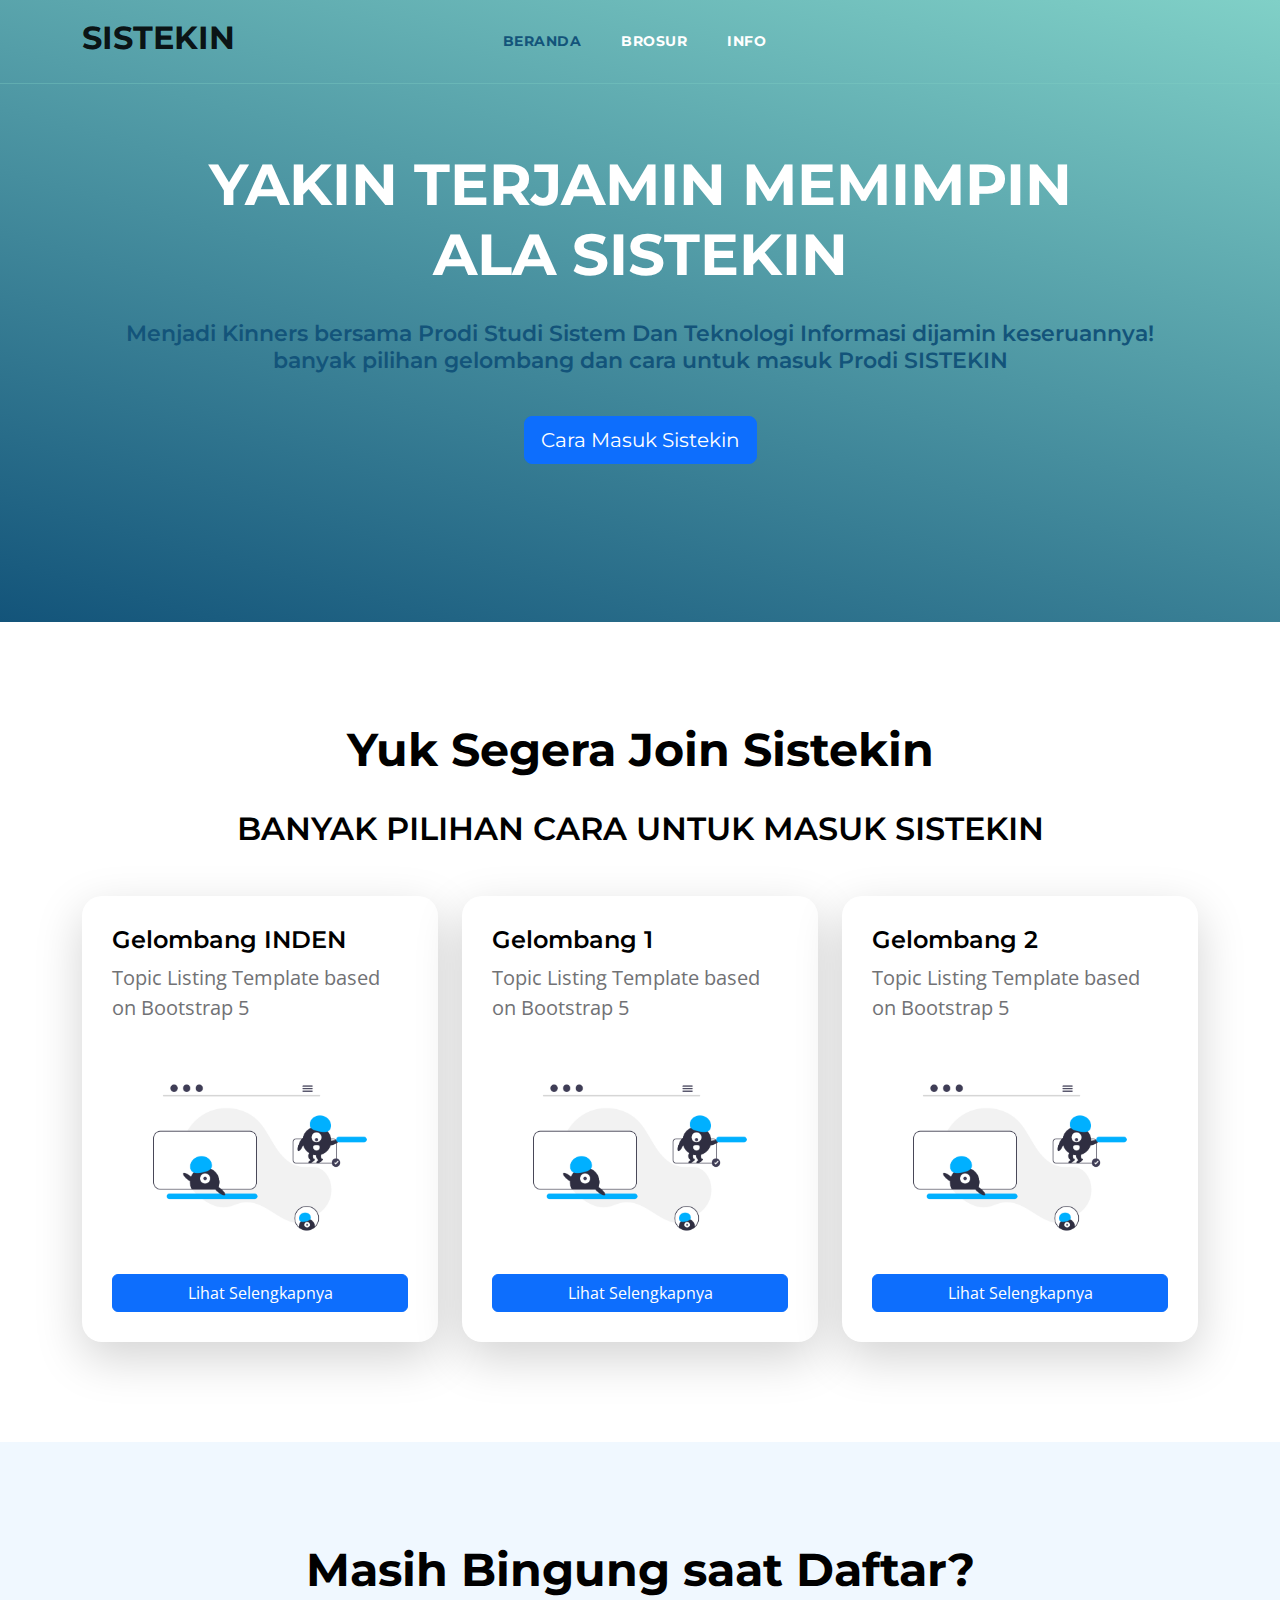
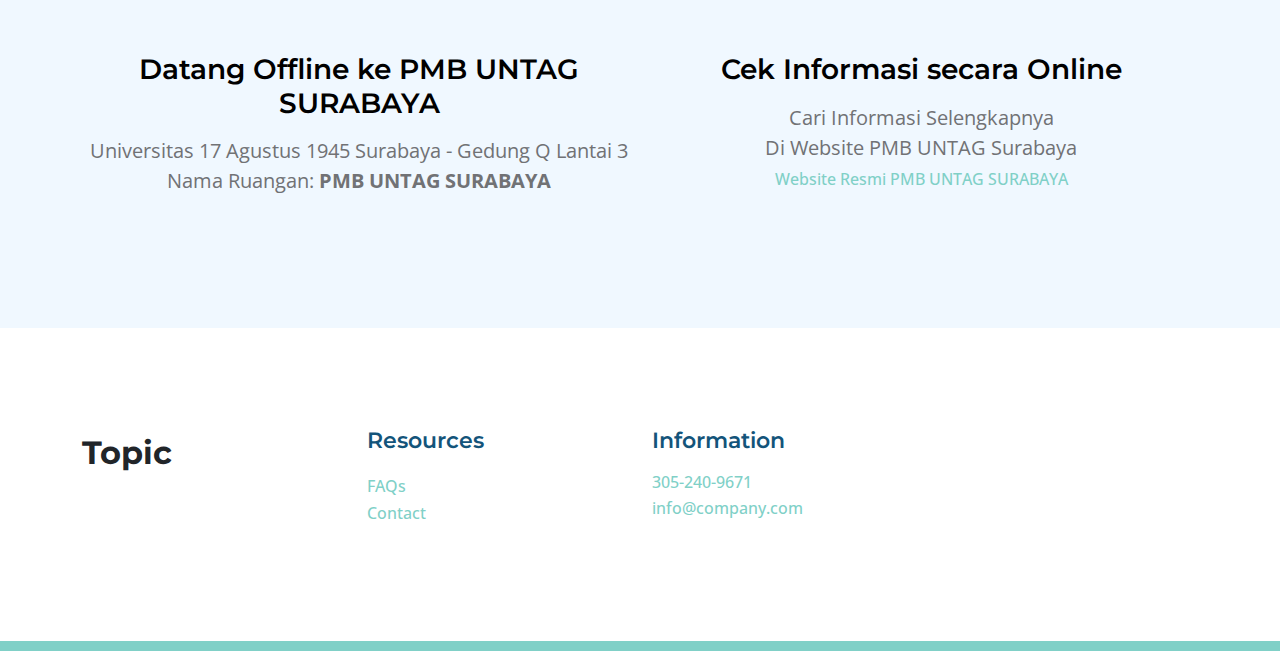
==== index.html @ 1fa44322 "update folder" ====
<!doctype html>
<html lang="en">

<head>
    <meta charset="utf-8">
    <meta name="viewport" content="width=device-width, initial-scale=1">
    <meta name="description" content="">
    <meta name="author" content="">

    <title>Promosi Sistekin</title>

    <!-- CSS FILES -->
    <link rel="preconnect" href="https://fonts.googleapis.com">
    <link rel="preconnect" href="https://fonts.gstatic.com" crossorigin>
    <link href="https://fonts.googleapis.com/css2?family=Montserrat:wght@500;600;700&family=Open+Sans&display=swap"
        rel="stylesheet">
    <link href="css/bootstrap.min.css" rel="stylesheet">
    <link href="css/bootstrap-icons.css" rel="stylesheet">
    <link href="css/templatemo-topic-listing.css" rel="stylesheet">
</head>

<body id="top">

    <main>

        <nav class="navbar navbar-expand-lg">
            <div class="container">
                <a class="navbar-brand mb-2" href="index.html">
                    <span>SISTEKIN</span>
                </a>

                <div class="d-lg-none ms-auto me-4">
                    <a href="#top" class="navbar-icon bi-person smoothscroll"></a>
                </div>

                <button class="navbar-toggler" type="button" data-bs-toggle="collapse" data-bs-target="#navbarNav"
                    aria-controls="navbarNav" aria-expanded="false" aria-label="Toggle navigation">
                    <span class="navbar-toggler-icon"></span>
                </button>

                <div class="collapse navbar-collapse d-flex justify-content-center" id="navbarNav">
                    <ul class="navbar-nav" style="margin-left: -180px;">
                        <li class="nav-item">
                            <a class="nav-link click-scroll smoothscroll fw-bold" href="index.html">Beranda</a>
                        </li>
                        <li class="nav-item">
                            <a class="nav-link click-scroll smoothscroll fw-bold" href="#brosur">Brosur</a>
                        </li>
                        <li class="nav-item">
                            <a class="nav-link click-scroll smoothscroll fw-bold" href="#info">Info</a>
                        </li>
                    </ul>
                </div>

            </div>
        </nav>


        <section class="hero-section d-flex justify-content-center align-items-center" id="home">
            <div class="container">
                <div class="row">

                    <div class="col-lg-12 col-12 mx-auto">
                        <h1 class="text-white text-center"> YAKIN TERJAMIN MEMIMPIN <br>
                            ALA SISTEKIN</h1>
                        <br>
                        <h6 class="text-center">Menjadi Kinners bersama Prodi Studi Sistem Dan Teknologi Informasi
                            dijamin keseruannya! <br>
                            banyak pilihan gelombang dan cara untuk masuk Prodi SISTEKIN<br><br>
                            <a href="#brosur" class="btn btn-primary mt-3 btn-lg">Cara Masuk Sistekin</a>
                        </h6>

                    </div>

                </div>
            </div>
        </section>


        <section class="explore-section section-padding" id="brosur">
            <div class="container">

                <div class="col-12 text-center">
                    <h2>Yuk Segera Join Sistekin</h2> <br>
                    <h3 class="mb-5">BANYAK PILIHAN CARA UNTUK MASUK SISTEKIN</h3>
                </div>

            </div>
            </div>

            <div class="container">
                <div class="row">

                    <div class="col-12">
                        <div class="tab-content" id="myTabContent">
                            <div class="tab-pane fade show active" id="design-tab-pane" role="tabpanel"
                                aria-labelledby="design-tab" tabindex="0">
                                <div class="row">
                                    <div class="col-lg-4 col-md-6 col-12 mb-4 mb-lg-0">
                                        <div class="custom-block bg-white shadow-lg">
                                            <a href="topics-detail.html">
                                                <div class="d-flex">
                                                    <div>
                                                        <h5 class="mb-2">Gelombang INDEN</h5>
                                                        <p class="mb-0">Topic Listing Template based on Bootstrap 5</p>
                                                    </div>
                                                </div>
                                                <img src="images/topics/undraw_Remote_design_team_re_urdx.png"
                                                    class="custom-block-image img-fluid" alt="">
                                            </a>
                                            <a href="topics-detail.html" class="btn btn-primary mt-3">Lihat
                                                Selengkapnya</a>
                                        </div>
                                    </div>


                                    <div class="col-lg-4 col-md-6 col-12 mb-4 mb-lg-0">
                                        <div class="custom-block bg-white shadow-lg">
                                            <a href="topics-detail.html">
                                                <div class="d-flex">
                                                    <div>
                                                        <h5 class="mb-2">Gelombang 1</h5>
                                                        <p class="mb-0">Topic Listing Template based on Bootstrap 5</p>
                                                    </div>
                                                </div>
                                                <img src="images/topics/undraw_Remote_design_team_re_urdx.png"
                                                    class="custom-block-image img-fluid" alt="">
                                            </a>
                                            <a href="topics-detail.html" class="btn btn-primary mt-3">Lihat
                                                Selengkapnya</a>
                                        </div>
                                    </div>

                                    <div class="col-lg-4 col-md-6 col-12 mb-4 mb-lg-0">
                                        <div class="custom-block bg-white shadow-lg">
                                            <a href="topics-detail.html">
                                                <div class="d-flex">
                                                    <div>
                                                        <h5 class="mb-2">Gelombang 2</h5>
                                                        <p class="mb-0">Topic Listing Template based on Bootstrap 5</p>
                                                    </div>
                                                </div>
                                                <img src="images/topics/undraw_Remote_design_team_re_urdx.png"
                                                    class="custom-block-image img-fluid" alt="">
                                            </a>
                                            <a href="topics-detail.html" class="btn btn-primary mt-3">Lihat
                                                Selengkapnya</a>
                                        </div>
                                    </div>
                                </div>
                            </div>
                        </div>
                    </div>
                </div>
            </div>
        </section>


        <section class="contact-section section-padding section-bg" id="info">
            <div class="container">
                <div class="row">
                    <div class="col-lg-12 col-12 text-center mb-5">
                        <h2>Masih Bingung saat Daftar?</h2>
                    </div>
        
                    <div class="col-lg-6 col-md-6 col-12 mb-4 pe-lg-1">
                        <h4 class="mb-3">Datang Offline ke PMB UNTAG SURABAYA</h4>
                        <p class="mb-2">Universitas 17 Agustus 1945 Surabaya - Gedung Q Lantai 3 <br> 
                           Nama Ruangan: <strong>PMB UNTAG SURABAYA</strong>
                        </p>
                    </div>
        
                    <div class="col-lg-6 col-md-6 col-12 mb-4 ps-lg-1">
                        <h4 class="mb-3">Cek Informasi secara Online</h4>
                        <p class="mb-2">Cari Informasi Selengkapnya <br> 
                           Di Website PMB UNTAG Surabaya
                           <br>
                           <a href="https://pmb.untag-sby.ac.id/front/index.php" class="site-footer-link text-decoration-none">
                               Website Resmi PMB UNTAG SURABAYA
                           </a>
                        </p>
                    </div>
                </div>
            </div>
        </section>

    </main>

    <footer class="site-footer section-padding">
        <div class="container">
            <div class="row">

                <div class="col-lg-3 col-12 mb-4 pb-2">
                    <a class="navbar-brand mb-2" href="index.html">
                        <span>Topic</span>
                    </a>
                </div>

                <div class="col-lg-3 col-md-4 col-6">
                    <h6 class="site-footer-title mb-3">Resources</h6>

                    <ul class="site-footer-links">

                        <li class="site-footer-link-item">
                            <a href="#" class="site-footer-link">FAQs</a>
                        </li>

                        <li class="site-footer-link-item">
                            <a href="#" class="site-footer-link">Contact</a>
                        </li>
                    </ul>
                </div>

                <div class="col-lg-3 col-md-4 col-6 mb-4 mb-lg-0">
                    <h6 class="site-footer-title mb-3">Information</h6>

                    <p class="text-white d-flex mb-1">
                        <a href="tel: 305-240-9671" class="site-footer-link">
                            305-240-9671
                        </a>
                    </p>

                    <p class="text-white d-flex">
                        <a href="mailto:info@company.com" class="site-footer-link">
                            info@company.com
                        </a>
                    </p>
                </div>

                <!-- <div class="col-lg-3 col-md-4 col-12 mt-4 mt-lg-0 ms-auto">
                    <p class="copyright-text mt-lg-5 mt-4">Copyright © 2048 Fadli. All rights reserved.</p>
                </div> -->

            </div>
        </div>
    </footer>


    <!-- JAVASCRIPT FILES -->
    <script src="js/jquery.min.js"></script>
    <script src="js/bootstrap.bundle.min.js"></script>
    <script src="js/jquery.sticky.js"></script>
    <script src="js/click-scroll.js"></script>
    <script src="js/custom.js"></script>

</body>

</html>
---- css/templatemo-topic-listing.css ----
/*

TemplateMo 590 topic listing

https://templatemo.com/tm-590-topic-listing

*/

/*---------------------------------------
  CUSTOM PROPERTIES ( VARIABLES )             
-----------------------------------------*/
:root {
  --white-color:                  #ffffff;
  --primary-color:                #13547a;
  --secondary-color:              #80d0c7;
  --section-bg-color:             #f0f8ff;
  --custom-btn-bg-color:          #80d0c7;
  --custom-btn-bg-hover-color:    #13547a;
  --dark-color:                   #000000;
  --p-color:                      #717275;
  --border-color:                 #7fffd4;
  --link-hover-color:             #13547a;

  --body-font-family:             'Open Sans', sans-serif;
  --title-font-family:            'Montserrat', sans-serif;

  --h1-font-size:                 58px;
  --h2-font-size:                 46px;
  --h3-font-size:                 32px;
  --h4-font-size:                 28px;
  --h5-font-size:                 24px;
  --h6-font-size:                 22px;
  --p-font-size:                  20px;
  --menu-font-size:               14px;
  --btn-font-size:                18px;
  --copyright-font-size:          16px;

  --border-radius-large:          100px;
  --border-radius-medium:         20px;
  --border-radius-small:          10px;

  --font-weight-normal:           400;
  --font-weight-medium:           500;
  --font-weight-semibold:         600;
  --font-weight-bold:             700;
}

body {
  background-color: var(--white-color);
  font-family: var(--body-font-family); 
}


/*---------------------------------------
  TYPOGRAPHY               
-----------------------------------------*/

h2,
h3,
h4,
h5,
h6 {
  color: var(--dark-color);
}

h1,
h2,
h3,
h4,
h5,
h6 {
  font-family: var(--title-font-family); 
  font-weight: var(--font-weight-semibold);
}

h1 {
  font-size: var(--h1-font-size);
  font-weight: var(--font-weight-bold);
}

h2 {
  font-size: var(--h2-font-size);
  font-weight: var(--font-weight-bold);
}

h3 {
  font-size: var(--h3-font-size);
}

h4 {
  font-size: var(--h4-font-size);
}

h5 {
  font-size: var(--h5-font-size);
}

h6 {
  color: var(--primary-color);
  font-size: var(--h6-font-size);
}

p {
  color: var(--p-color);
  font-size: var(--p-font-size);
  font-weight: var(--font-weight-normal);
}

ul li {
  color: var(--p-color);
  font-size: var(--p-font-size);
  font-weight: var(--font-weight-normal);
}

a, 
button {
  touch-action: manipulation;
  transition: all 0.3s;
}

a {
  display: inline-block;
  color: var(--primary-color);
  text-decoration: none;
}

a:hover {
  color: var(--link-hover-color);
}

b,
strong {
  font-weight: var(--font-weight-bold);
}


/*---------------------------------------
  SECTION               
-----------------------------------------*/
.section-padding {
  padding-top: 100px;
  padding-bottom: 100px;
}

.section-bg {
  background-color: var(--section-bg-color);
}

.section-overlay {
  background-image: linear-gradient(15deg, #13547a 0%, #80d0c7 100%);
  position: absolute;
  top: 0;
  left: 0;
  pointer-events: none;
  width: 100%;
  height: 100%;
  opacity: 0.85;
}

.section-overlay + .container {
  position: relative;
}

.tab-content {
  background-color: var(--white-color);
  border-radius: var(--border-radius-medium);
}

.nav-tabs {
  border-bottom: 1px solid #ecf3f2;
  margin-bottom: 40px;
  justify-content: center;
}

.nav-tabs .nav-link {
  border-radius: 0;
  border-top: 0;
  border-right: 0;
  border-left: 0;
  color: var(--p-color);
  font-family: var(--title-font-family);
  font-size: var(--btn-font-size);
  font-weight: var(--font-weight-medium);
  padding: 15px 25px;
  transition: all 0.3s;
}

.nav-tabs .nav-link:first-child {
  margin-right: 20px;
}

.nav-tabs .nav-item.show .nav-link, 
.nav-tabs .nav-link.active,
.nav-tabs .nav-link:focus, 
.nav-tabs .nav-link:hover {
  border-bottom-color: var(--primary-color);
  color: var(--primary-color);
}


/*---------------------------------------
  CUSTOM ICON COLOR               
-----------------------------------------*/
.custom-icon {
  color: var(--secondary-color);
}


/*---------------------------------------
  CUSTOM BUTTON               
-----------------------------------------*/
.custom-btn {
  background: var(--custom-btn-bg-color);
  border: 2px solid transparent;
  border-radius: var(--border-radius-large);
  color: var(--white-color);
  font-size: var(--btn-font-size);
  font-weight: var(--font-weight-semibold);
  line-height: normal;
  transition: all 0.3s;
  padding: 10px 20px;
}

.custom-btn:hover {
  background: var(--custom-btn-bg-hover-color);
  color: var(--white-color);
}

.custom-border-btn {
  background: transparent;
  border: 2px solid var(--custom-btn-bg-color);
  color: var(--custom-btn-bg-color);
}

.custom-border-btn:hover {
  background: var(--custom-btn-bg-color);
  border-color: transparent;
  color: var(--white-color);
}

.custom-btn-bg-white {
  border-color: var(--white-color);
  color: var(--white-color);
}


/*---------------------------------------
  SITE HEADER              
-----------------------------------------*/
.site-header {
  background-image: linear-gradient(15deg, #13547a 0%, #80d0c7 100%);
  padding-top: 150px;
  padding-bottom: 80px;
}

.site-header .container {
  height: 100%;
}

.breadcrumb-item+.breadcrumb-item::before,
.breadcrumb-item a:hover,
.breadcrumb-item.active {
  color: var(--white-color);
}

.site-header .custom-icon {
  color: var(--white-color);
  font-size: var(--h4-font-size);
}

.site-header .custom-icon:hover {
  color: var(--secondary-color);
}


/*---------------------------------------
  NAVIGATION              
-----------------------------------------*/
.sticky-wrapper {
  position: absolute;
  top: 0;
  right: 0;
  left: 0;
}

.sticky-wrapper.is-sticky .navbar {
  background-color: var(--secondary-color);
}

.navbar {
  background: transparent;
  border-bottom: 1px solid rgba(128, 208, 199, 0.35);
  z-index: 9;
}

.navbar-brand,
.navbar-brand:hover {
  font-size: var(--h3-font-size);
  font-weight: var(--font-weight-bold);
  display: block;
}

.navbar-brand span {
  font-family: var(--title-font-family);
}

.navbar-expand-lg .navbar-nav .nav-link {
  border-radius: var(--border-radius-large);
  margin: 10px;
  padding: 10px;
}

.navbar-nav .nav-link {
  display: inline-block;
  color: var(--white-color);
  font-family: var(--title-font-family); 
  font-size: var(--menu-font-size);
  font-weight: var(--font-weight-medium);
  text-transform: uppercase;
  letter-spacing: 0.5px;
  position: relative;
  padding-top: 15px;
  padding-bottom: 15px;
}

.navbar-nav .nav-link.active, 
.navbar-nav .nav-link:hover {
  color: var(--primary-color);
}

.navbar .dropdown-menu {
  background: var(--white-color);
  box-shadow: 0 1rem 3rem rgba(0,0,0,.175);
  border: 0;
  display: inherit;
  opacity: 0;
  min-width: 9rem;
  margin-top: 20px;
  padding: 13px 0 10px 0;
  transition: all 0.3s;
  pointer-events: none;
}

.navbar .dropdown-menu::before {
  content: "";
  width: 0;
  height: 0;
  border-left: 20px solid transparent;
  border-right: 20px solid transparent;
  border-bottom: 15px solid var(--white-color);
  position: absolute;
  top: -10px;
  left: 10px;
}

.navbar .dropdown-item {
  display: inline-block;
  color: var(--p-bg-color);
  font-family: var(--title-font-family); 
  font-size: var(--menu-font-size);
  font-weight: var(--font-weight-medium);
  text-transform: uppercase;
  letter-spacing: 0.5px;
  position: relative;
}

.navbar .dropdown-item.active, 
.navbar .dropdown-item:active,
.navbar .dropdown-item:focus, 
.navbar .dropdown-item:hover {
  background: transparent;
  color: var(--primary-color);
}

.navbar .dropdown-toggle::after {
  content: "\f282";
  display: inline-block;
  font-family: bootstrap-icons !important;
  font-size: var(--copyright-font-size);
  font-style: normal;
  font-weight: normal !important;
  font-variant: normal;
  text-transform: none;
  line-height: 1;
  vertical-align: -.125em;
  -webkit-font-smoothing: antialiased;
  -moz-osx-font-smoothing: grayscale;
  position: relative;
  left: 2px;
  border: 0;
}

@media screen and (min-width: 992px) {
  .navbar .dropdown:hover .dropdown-menu {
    opacity: 1;
    margin-top: 0;
    pointer-events: auto;
  }
}

.navbar-icon {
  background: var(--white-color);
  border-radius: var(--border-radius-large);
  display: inline-block;
  font-size: var(--h5-font-size);
  width: 40px;
  height: 40px;
  line-height: 40px;
  text-align: center;
  transition: all 0.3s ease;
}

.navbar-icon:hover {
  background: var(--primary-color);
  color: var(--white-color);
}

.navbar-toggler {
  border: 0;
  padding: 0;
  cursor: pointer;
  margin: 0;
  width: 30px;
  height: 35px;
  outline: none;
}

.navbar-toggler:focus {
  outline: none;
  box-shadow: none;
}

.navbar-toggler[aria-expanded="true"] .navbar-toggler-icon {
  background: transparent;
}

.navbar-toggler[aria-expanded="true"] .navbar-toggler-icon:before,
.navbar-toggler[aria-expanded="true"] .navbar-toggler-icon:after {
  transition: top 300ms 50ms ease, -webkit-transform 300ms 350ms ease;
  transition: top 300ms 50ms ease, transform 300ms 350ms ease;
  transition: top 300ms 50ms ease, transform 300ms 350ms ease, -webkit-transform 300ms 350ms ease;
  top: 0;
}

.navbar-toggler[aria-expanded="true"] .navbar-toggler-icon:before {
  transform: rotate(45deg);
}

.navbar-toggler[aria-expanded="true"] .navbar-toggler-icon:after {
  transform: rotate(-45deg);
}

.navbar-toggler .navbar-toggler-icon {
  background: var(--white-color);
  transition: background 10ms 300ms ease;
  display: block;
  width: 30px;
  height: 2px;
  position: relative;
}

.navbar-toggler .navbar-toggler-icon:before,
.navbar-toggler .navbar-toggler-icon:after {
  transition: top 300ms 350ms ease, -webkit-transform 300ms 50ms ease;
  transition: top 300ms 350ms ease, transform 300ms 50ms ease;
  transition: top 300ms 350ms ease, transform 300ms 50ms ease, -webkit-transform 300ms 50ms ease;
  position: absolute;
  right: 0;
  left: 0;
  background: var(--white-color);
  width: 30px;
  height: 2px;
  content: '';
}

.navbar-toggler .navbar-toggler-icon::before {
  top: -8px;
}

.navbar-toggler .navbar-toggler-icon::after {
  top: 8px;
}


/*---------------------------------------
  HERO        
-----------------------------------------*/
.hero-section {
  background-image: linear-gradient(15deg, #13547a 0%, #80d0c7 100%);
  position: relative;
  overflow: hidden;
  padding-top: 150px;
  padding-bottom: 150px;
}

.hero-section .input-group {
  background-color: var(--white-color);
  border-radius: var(--border-radius-large);
  padding: 10px 15px;
}

.hero-section .input-group-text {
  background-color: transparent;
  border: 0;
}

.hero-section input[type="search"] {
  border: 0;
  box-shadow: none;
  margin-bottom: 0;
  padding-left: 0;
}

.hero-section button[type="submit"] {
  background-color: var(--primary-color);
  border: 0;
  border-radius: var(--border-radius-large) !important;
  color: var(--white-color);
  max-width: 150px;
}


/*---------------------------------------
  TOPICS              
-----------------------------------------*/
.featured-section {
  background-color: var(--secondary-color);
  border-radius: 0 0 100px 100px;
  padding-bottom: 100px;
}

.featured-section .row {
  position: relative;
  bottom: 100px;
  margin-bottom: -100px;
}

.custom-block {
  border-radius: var(--border-radius-medium);
  position: relative;
  overflow: hidden;
  padding: 30px;
  transition: all 0.3s ease;
  height: 100%;
}

.custom-block:hover {
  background-color: var(--secondary-color);
  transform: translateY(-3px);
}

.custom-block > a {
  width: 100%;
}

.custom-block-image {
  display: block;
  width: 100%;
  height: 200px;
  object-fit: cover;
  margin-top: 35px;
}

.custom-block .rounded-pill {
  border-radius: 5px !important;
  display: flex;
  justify-content: center;
  text-align: center;
  width: 30px;
  height: 30px;
  line-height: 20px;
}

.custom-block-overlay {
  height: 100%;
  min-height: 350px;
  padding: 0;
}

.custom-block-overlay > a {
  height: 100%;
}

.custom-block-overlay .custom-block-image {
  border-radius: var(--border-radius-medium);
  display: block;
  height: 100%;
  margin-top: 0;
}

.custom-block-overlay-text {
  position: absolute;
  z-index: 2;
  top: 0;
  right: 0;
  left: 0;
  padding: 30px;
}

.social-share {
  position: absolute;
  bottom: 0;
  right: 0;
  left: 0;
  z-index: 2;
  padding: 20px 35px;
}

.social-share .bi-bookmark {
  color: var(--white-color);
  font-size: var(--h5-font-size);
}

.social-share .bi-bookmark:hover {
  color: var(--secondary-color);
}

.bg-design {
  background-color: #00B0FF;
}

.bg-graphic {
  background-color: #00BFA6;
}

.bg-advertising {
  background-color: #F50057;
}

.bg-finance {
  background-color: #536DFE;
}

.bg-music {
  background-color: #F9A826;
}

.bg-education {
  background-color: #00BFA6;
}


/*---------------------------------------
  TOPICS               
-----------------------------------------*/
/* Kontainer gambar */
.topics-detail-block {
  border-radius: var(--border-radius-medium);
  position: relative;
  overflow: hidden;
}

.topics-detail-block-image {
  display: block;
  border-radius: var(--border-radius-medium);
  transition: transform 0.3s ease;
  cursor: pointer;
}

blockquote {
  background-color: var(--section-bg-color);
  border-radius: var(--border-radius-small);
  font-family: var(--title-font-family);
  font-size: var(--h4-font-size);
  font-weight: var(--font-weight-bold);
  display: inline-block;
  text-align: center;
  margin: 30px;
  padding: 40px;
}

/* Modal untuk menampilkan gambar */
.image-modal {
  position: fixed;
  top: 0;
  left: 0;
  width: 100%;
  height: 100%;
  background: rgba(0, 0, 0, 0.8); /* Overlay gelap */
  display: flex;
  justify-content: center;
  align-items: center;
  z-index: 9999; /* Pastikan modal di atas elemen lainnya */
  visibility: hidden;
  opacity: 0;
  transition: opacity 0.3s ease;
}

/* Gambar di dalam modal */
.image-modal img {
  max-width: 90%;
  max-height: 90%;
  border-radius: var(--border-radius-medium);
  transition: transform 0.3s ease;
}

/* Modal aktif */
.image-modal.active {
  visibility: visible;
  opacity: 1;
}


/*---------------------------------------
  PAGINATION              
-----------------------------------------*/
.pagination {
  margin-top: 40px;
}

.page-link {
  border: 0;
  border-radius: var(--border-radius-small);
  color: var(--p-color);
  font-family: var(--title-font-family);
  margin: 0 5px;
  padding: 10px 20px;
}

.page-link:hover,
.page-item:first-child .page-link:hover,
.page-item:last-child .page-link:hover {
  background-color: var(--secondary-color);
  color: var(--white-color);
}

.page-item:first-child .page-link {
  margin-right: 10px;
}

.page-item:first-child .page-link,
.page-item:last-child .page-link {
  background-color: var(--section-bg-color);
  border-radius: var(--border-radius-small);
}

.active>.page-link, .page-link.active {
  background-color: var(--secondary-color);
  border-color: var(--secondary-color);
}


/*---------------------------------------
  TIMELINE              
-----------------------------------------*/
.timeline-section {
  background-image: url('../images/colleagues-working-cozy-office-medium-shot.jpg');
  background-repeat: no-repeat;
  background-position: center;
  background-size: cover;
  position: relative;
}

.timeline-container .vertical-scrollable-timeline {
  list-style-type: none;
  position: relative;
  padding-left: 0;
}

.timeline-container .vertical-scrollable-timeline .list-progress {
  width: 8px;
  height: 87%;
  background-color: var(--primary-color);
  position: absolute;
  left: 52px;
  top: 0;
  overflow: hidden;
}

.timeline-container .vertical-scrollable-timeline .list-progress .inner {
  position: absolute;
  right: 0;
  bottom: 0;
  height: 100%;
  background-color: var(--secondary-color);
  width: 100%;
}

.timeline-container .vertical-scrollable-timeline li {
  position: relative;
  padding: 20px 0px 65px 145px;
}

.timeline-container .vertical-scrollable-timeline li:last-child {
  padding-bottom: 0;
}

.timeline-container .vertical-scrollable-timeline li p {
  line-height: 40px;
}

.timeline-container .vertical-scrollable-timeline li p:last-child {
  margin-bottom: 0;
}

.timeline-container .vertical-scrollable-timeline li .icon-holder {
  position: absolute;
  left: 0;
  top: 0;
  width: 104px;
  height: 104px;
  display: flex;
  justify-content: center;
  align-items: center;
  background-color: var(--secondary-color);
  border-radius: 50%;
  z-index: 1;
  transition: 0.4s all;
}

.timeline-container .vertical-scrollable-timeline li .icon-holder::before {
  content: "";
  width: 80px;
  height: 80px;
  border: 4px solid #fff;
  position: absolute;
  background-color: var(--secondary-color);
  border-radius: 50%;
  z-index: -1;
  transition: 0.4s all;
}

.timeline-container .vertical-scrollable-timeline li .icon-holder i {
  font-size: 25px;
  color: var(--white-color);
}

.timeline-container .vertical-scrollable-timeline li::before {
  content: "";
  position: absolute;
  height: 100%;
  width: 8px;
  background-color: transparent;
  left: 52px;
  z-index: 0;
}

.timeline-container .vertical-scrollable-timeline li.active .icon-holder {
  background-color: var(--primary-color);
}

.timeline-container .vertical-scrollable-timeline li.active .icon-holder::before {
  background-color: var(--primary-color);
}


/*---------------------------------------
  FAQs              
-----------------------------------------*/
.faq-section .accordion-item {
  border: 0;
}

.faq-section .accordion-button {
  font-size: var(--h6-font-size);
  font-weight: var(--font-weight-semibold);
}

.faq-section .accordion-item:first-of-type .accordion-button {
  border-radius: var(--border-radius-large);
}

.faq-section .accordion-button:not(.collapsed) {
  border-radius: var(--border-radius-large);
  box-shadow: none;
  color: var(--primary-color);
}

.faq-section .accordion-body {
  color: var(--p-color);
  font-size: var(--btn-font-size);
  line-height: 40px;
}

/*---------------------------------------
  NEWSLETTER               
-----------------------------------------*/
.newsletter-image {
  border-radius: var(--border-radius-medium);
}

/*---------------------------------------
  CONTACT               
-----------------------------------------*/

.contact-section {
  display: flex;
  justify-content: center;
  align-items: center;
  text-align: center;
}

.contact-section .container {
  display: flex;
  justify-content: center;
  align-items: center;
  width: 100%;
}

.contact-section .row {
  display: flex;
  justify-content: center;
  text-align: center;
}


/*---------------------------------------
  SUBSCRIBE FORM               
-----------------------------------------*/
.subscribe-form-wrap {
  padding: 50px;
}

.subscribe-form {
  width: 95%;
}


/*---------------------------------------
  CUSTOM FORM               
-----------------------------------------*/
.custom-form .form-control {
  border-radius: var(--border-radius-large);
  color: var(--p-color);
  margin-bottom: 24px;
  padding-top: 13px;
  padding-bottom: 13px;
  padding-left: 20px;
  outline: none;
}

.form-floating>label {
  padding-left: 20px;
}

.custom-form button[type="submit"] {
  background: var(--custom-btn-bg-color);
  border: none;
  border-radius: var(--border-radius-large);
  color: var(--white-color);
  font-family: var(--title-font-family);
  font-size: var(--p-font-size);
  font-weight: var(--font-weight-semibold);
  transition: all 0.3s;
  margin-bottom: 0;
}

.custom-form button[type="submit"]:hover,
.custom-form button[type="submit"]:focus {
  background: var(--custom-btn-bg-hover-color);
  border-color: transparent;
}


/*---------------------------------------
  SITE FOOTER              
-----------------------------------------*/
.site-footer {
  border-bottom: 10px solid var(--secondary-color);
  position: relative;
}



.site-footer-title {
  color: var(--primary-color); 
}

.site-footer .dropdown-menu {
  padding: 0;
}

.site-footer .dropdown-item {
  color: var(--p-color);
  font-size: var(--menu-font-size);
  font-weight: var(--font-weight-medium);
  padding: 4px 18px;
}

.site-footer .dropdown-item:hover {
  background-color: transparent;
  color: var(--primary-color);
}

.site-footer .dropdown-menu li:first-child .dropdown-item {
  padding-top: 10px;
}

.site-footer .dropdown-menu li:last-child .dropdown-item {
  padding-bottom: 12px;
}

.site-footer .dropdown-toggle {
  background-color: var(--secondary-color);
  border-color: var(--white-color);
}

.site-footer .dropdown-toggle:hover {
  background-color: var(--primary-color);
  border-color: transparent;
}

.site-footer-links {
  padding-left: 0;
}

.site-footer-link-item {
  display: block;
  list-style: none;
  line-height: normal;
}

.site-footer-link {
  color: var(--secondary-color);
  font-size: var(--copyright-font-size);
  font-weight: var(--font-weight-medium);
  line-height: normal;
}

.copyright-text {
  font-size: var(--copyright-font-size);
}


/*---------------------------------------
  SOCIAL ICON               
-----------------------------------------*/
.social-icon {
  margin: 0;
  padding: 0;
}

.social-icon-item {
  list-style: none;
  display: inline-block;
  vertical-align: top;
}

.social-icon-link {
  background: var(--secondary-color);
  border-radius: var(--border-radius-large);
  color: var(--white-color);
  font-size: var(--copyright-font-size);
  display: block;
  margin-right: 10px;
  text-align: center;
  width: 35px;
  height: 35px;
  line-height: 36px;
  transition: background 0.2s, color 0.2s;
}

.social-icon-link:hover {
  background: var(--primary-color);
  color: var(--white-color);
}


/*---------------------------------------
  RESPONSIVE STYLES               
-----------------------------------------*/
@media screen and (max-width: 991px) {
  h1 {
    font-size: 48px;
  }

  h2 {
    font-size: 36px;
  }

  h3 {
    font-size: 32px;
  }

  h4 {
    font-size: 28px;
  }

  h5 {
    font-size: 20px;
  }

  h6 {
    font-size: 18px;
  }

  .section-padding {
    padding-top: 50px;
    padding-bottom: 50px;
  }
  
  .navbar {
    background-color: var(--secondary-color);
  }

  .navbar-nav .dropdown-menu {
    position: relative;
    left: 10px;
    opacity: 1;
    pointer-events: auto;
    max-width: 155px;
    margin-top: 10px;
    margin-bottom: 15px;
  }

  .navbar-expand-lg .navbar-nav {
    padding-bottom: 20px;
  }

  .navbar-expand-lg .navbar-nav .nav-link {
    padding: 0;
  }

  .nav-tabs .nav-link:first-child {
    margin-right: 5px;
  }

  .nav-tabs .nav-link {
    font-size: var(--copyright-font-size);
    padding: 10px;
  }

  .featured-section {
    border-radius: 0 0 80px 80px;
    padding-bottom: 50px;
  }

  .custom-block-topics-listing .custom-block-image {
    width: auto;
  }

  .custom-block-topics-listing > .d-flex,
  .custom-block-topics-listing-info,
  .custom-block-topics-listing a {
    flex-direction: column;
  }

  .timeline-container .vertical-scrollable-timeline .list-progress {
    height: 75%;
  }

  .timeline-container .vertical-scrollable-timeline li {
    padding-left: 135px;
  }

  .subscribe-form-wrap {
    padding-top: 30px;
    padding-bottom: 0;
  }
}

@media screen and (max-width: 480px) {
  h1 {
    font-size: 36px;
  }

  h2 {
    font-size: 28px;
  }

  h3 {
    font-size: 26px;
  }

  h4 {
    font-size: 22px;
  }

  h5 {
    font-size: 20px;
  }
}
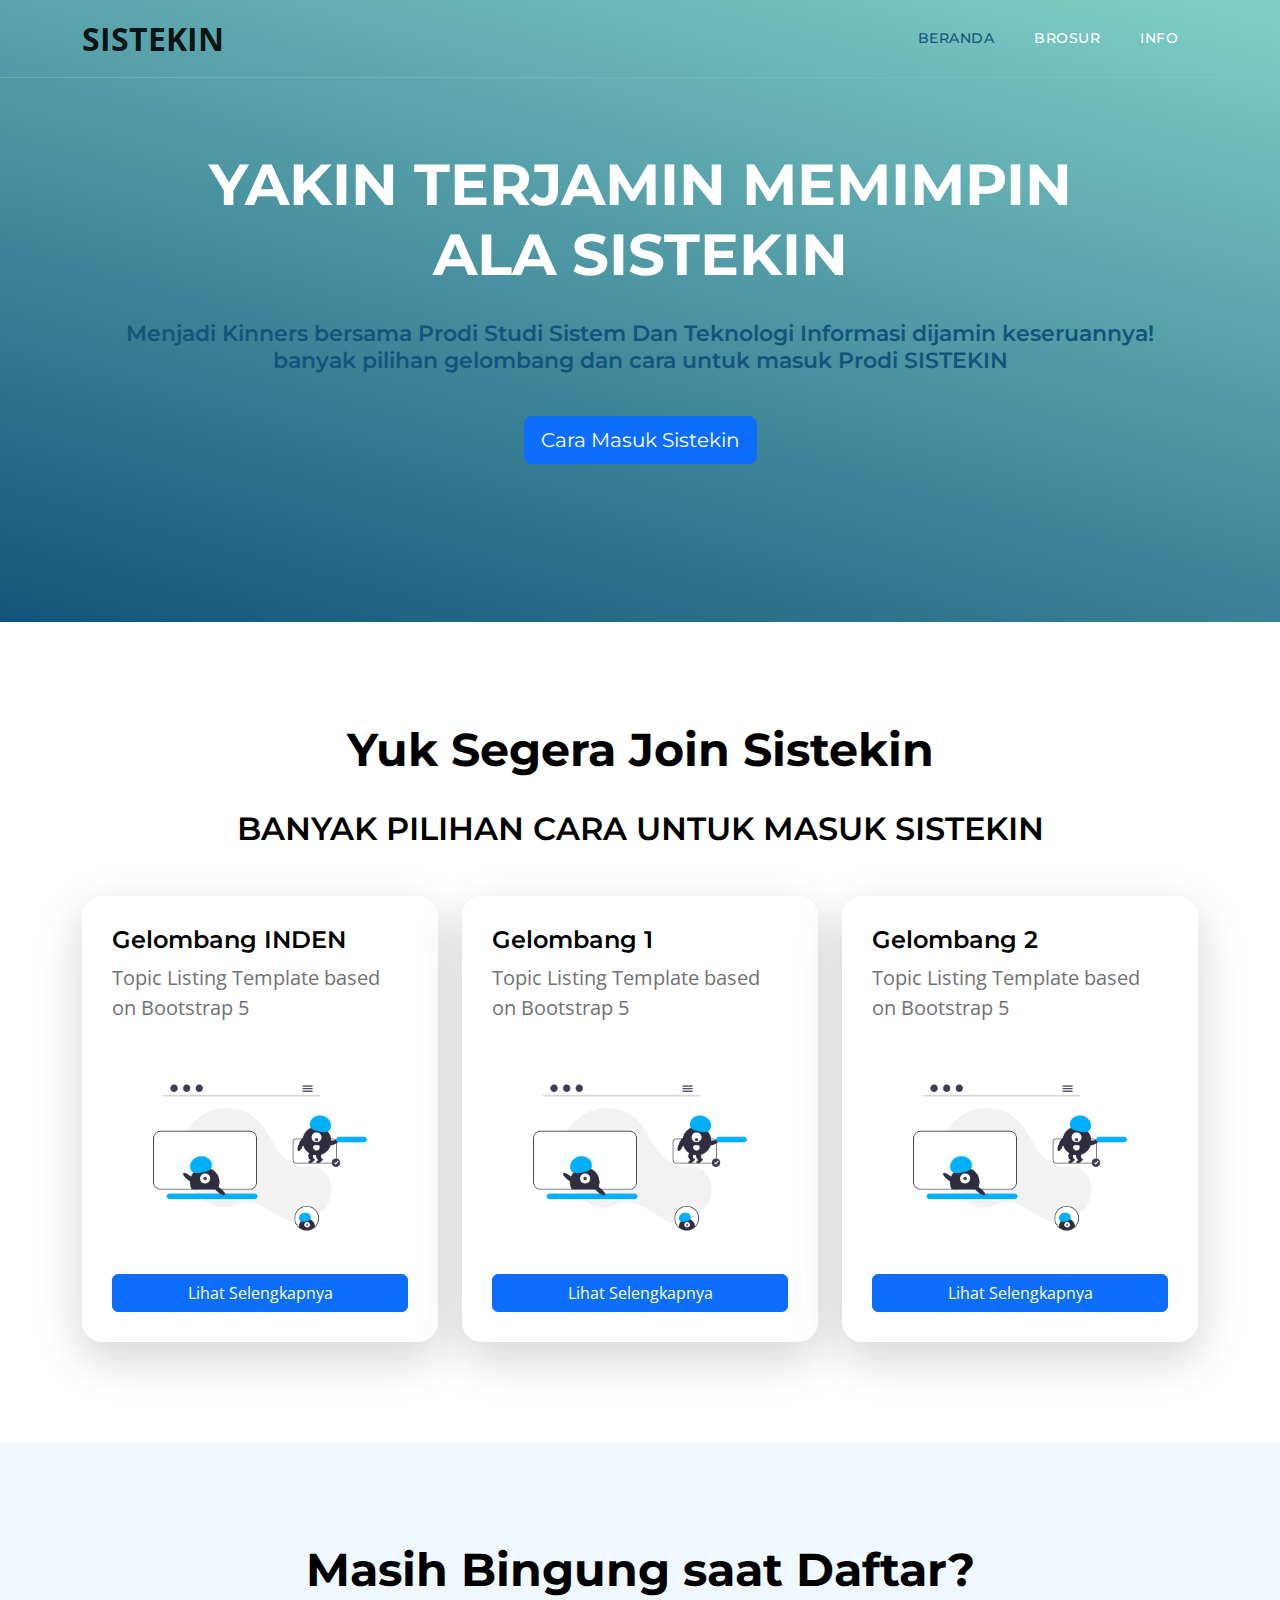
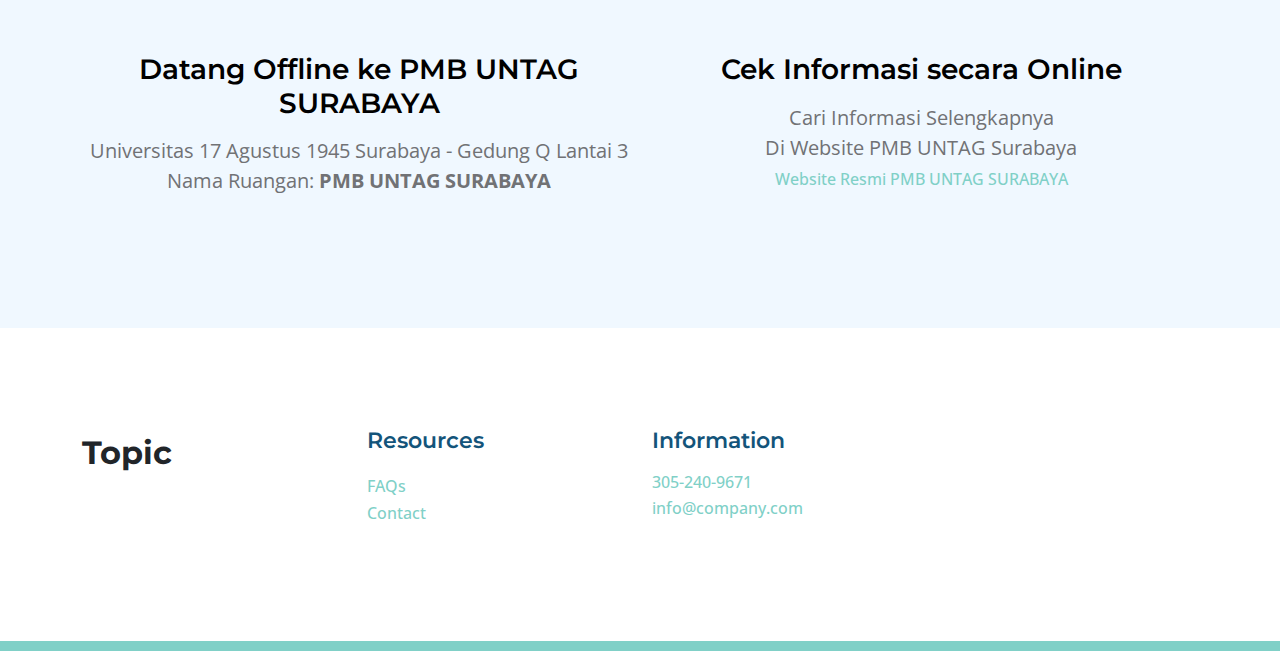
==== commit b1960f17: "update" ====
--- a/index.html
+++ b/index.html
@@ -17,6 +17,8 @@
     <link href="css/bootstrap.min.css" rel="stylesheet">
     <link href="css/bootstrap-icons.css" rel="stylesheet">
     <link href="css/templatemo-topic-listing.css" rel="stylesheet">
+
+
 </head>
 
 <body id="top">
@@ -25,36 +27,38 @@
 
         <nav class="navbar navbar-expand-lg">
             <div class="container">
-                <a class="navbar-brand mb-2" href="index.html">
-                    <span>SISTEKIN</span>
-                </a>
-
-                <div class="d-lg-none ms-auto me-4">
-                    <a href="#top" class="navbar-icon bi-person smoothscroll"></a>
-                </div>
-
-                <button class="navbar-toggler" type="button" data-bs-toggle="collapse" data-bs-target="#navbarNav"
-                    aria-controls="navbarNav" aria-expanded="false" aria-label="Toggle navigation">
-                    <span class="navbar-toggler-icon"></span>
-                </button>
-
-                <div class="collapse navbar-collapse d-flex justify-content-center" id="navbarNav">
-                    <ul class="navbar-nav" style="margin-left: -180px;">
-                        <li class="nav-item">
-                            <a class="nav-link click-scroll smoothscroll fw-bold" href="index.html">Beranda</a>
-                        </li>
-                        <li class="nav-item">
-                            <a class="nav-link click-scroll smoothscroll fw-bold" href="#brosur">Brosur</a>
-                        </li>
-                        <li class="nav-item">
-                            <a class="nav-link click-scroll smoothscroll fw-bold" href="#info">Info</a>
-                        </li>
-                    </ul>
-                </div>
-
-            </div>
-        </nav>
-
+              <!-- Brand Logo -->
+              <a class="navbar-brand" href="index.html">SISTEKIN</a>
+        
+              <!-- Toggler Button -->
+              <button
+                class="navbar-toggler"
+                type="button"
+                data-bs-toggle="collapse"
+                data-bs-target="#navbarNav"
+                aria-controls="navbarNav"
+                aria-expanded="false"
+                aria-label="Toggle navigation"
+              >
+                <span class="navbar-toggler-icon"></span>
+              </button>
+        
+              <!-- Navbar Links -->
+              <div class="collapse navbar-collapse" id="navbarNav">
+                <ul class="navbar-nav ms-auto">
+                  <li class="nav-item">
+                    <a class="nav-link active" href="#home">Beranda</a>
+                  </li>
+                  <li class="nav-item">
+                    <a class="nav-link" href="#brosur">Brosur</a>
+                  </li>
+                  <li class="nav-item">
+                    <a class="nav-link" href="#info">Info</a>
+                  </li>
+                </ul>
+              </div>
+            </div>
+          </nav>
 
         <section class="hero-section d-flex justify-content-center align-items-center" id="home">
             <div class="container">
@@ -242,6 +246,7 @@
     <script src="js/jquery.sticky.js"></script>
     <script src="js/click-scroll.js"></script>
     <script src="js/custom.js"></script>
+    <script src="https://cdn.jsdelivr.net/npm/bootstrap@5.2.2/dist/js/bootstrap.bundle.min.js"></script>
 
 </body>
 
